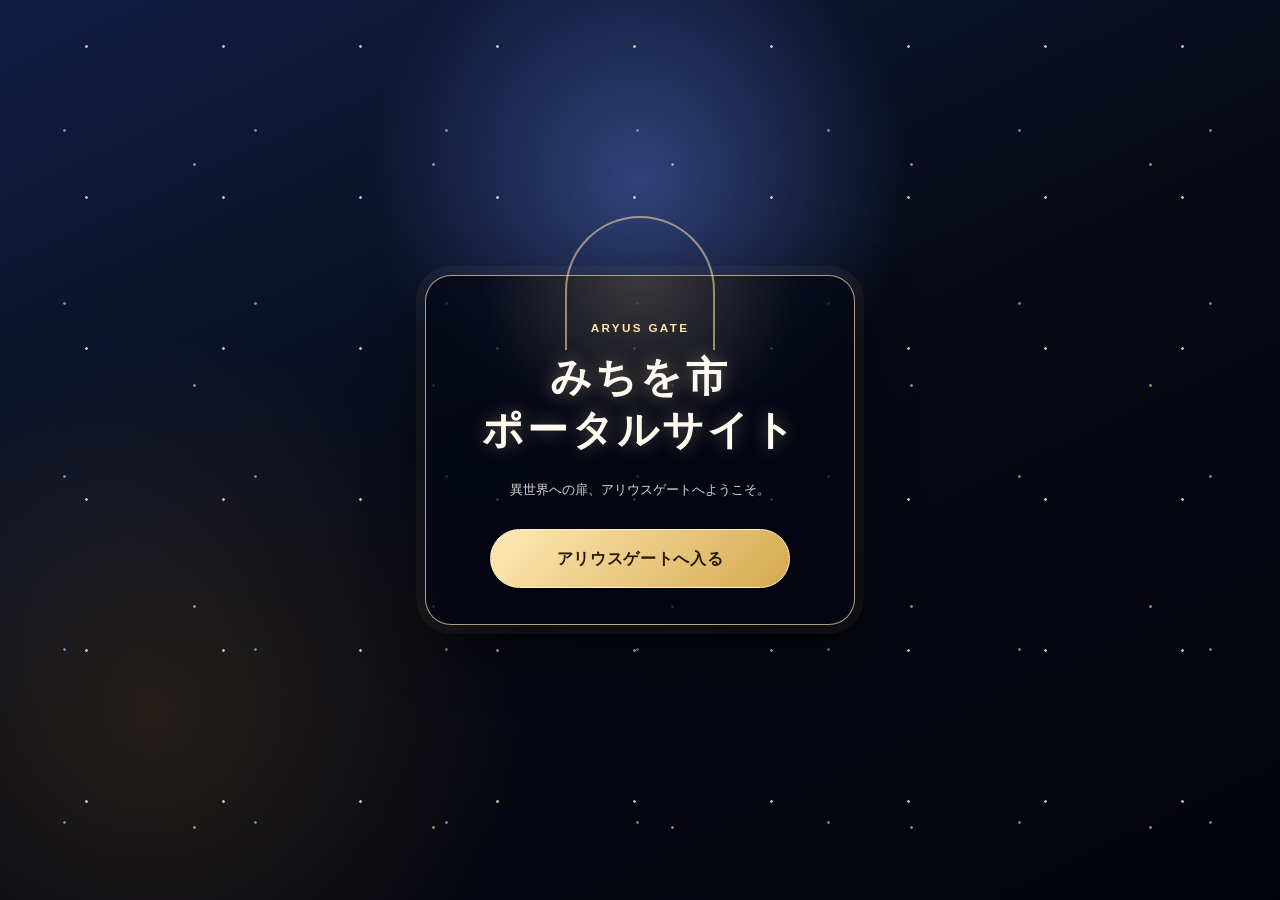
==== docs/index.html @ b3a55ccc "Update index.html" ====
<!doctype html>
<html lang="ja">
<head>
  <meta charset="utf-8">
  <meta name="viewport" content="width=device-width, initial-scale=1, viewport-fit=cover">

  <title>みちを市ポータルサイト</title>

  <meta name="description" content="アリウスゲートからつながる、みちを市のポータルサイト。">
  <meta name="theme-color" content="#101a38">
  <meta name="mobile-web-app-capable" content="yes">
  <meta name="apple-mobile-web-app-capable" content="yes">
  <meta name="apple-mobile-web-app-status-bar-style" content="black-translucent">
  <meta name="apple-mobile-web-app-title" content="みちを市">

  <link rel="manifest" href="manifest.webmanifest">
  <link rel="icon" href="assets/images/icons/icon-192.png">
  <link rel="apple-touch-icon" href="assets/images/icons/apple-touch-icon.png">

  <link rel="stylesheet" href="assets/css/style.css">
  <link rel="stylesheet" href="assets/css/link-buttons.css">
</head>

<body>

  <a class="skip-link" href="#main-content">本文へ移動</a>

  <header class="site-header">

    <div class="site-header__main">

      <button
        class="menu-toggle"
        type="button"
        aria-label="メニューを開く"
        aria-expanded="false"
        aria-controls="portal-drawer"
      >
        <span></span>
        <span></span>
        <span></span>
      </button>

      <a class="site-brand" href="#page/notes" aria-label="みちを市ポータルサイト ホーム">
        みちを市ポータルサイト
      </a>

      <button
        class="bgm-toggle"
        type="button"
        aria-label="BGMの操作を開く"
        aria-pressed="false"
      >
        ♪
      </button>

    </div>

    <nav class="quick-menu" aria-label="クイックメニュー">
      <a href="#page/music">MUSIC</a>
      <a href="#page/games">GAME</a>
      <a href="#page/apps">APP</a>
      <a href="#page/video">VIDEO</a>
      <a href="#page/blog">BLOG</a>
      <a class="quick-menu__blackbox" href="#page/ex-black-box">EX BLACK BOX</a>
    </nav>

    <section class="header-news" aria-label="最新ニュース">
      <span class="header-news__label">LATEST NEWS</span>

      <div class="header-news__viewport">
        <a class="header-news__ticker" href="#news">
          ニュースを読み込み中…
        </a>
      </div>
    </section>

  </header>

  <div class="drawer-backdrop" aria-hidden="true"></div>

  <aside
    id="portal-drawer"
    class="portal-drawer"
    aria-label="アリウスゲートメニュー"
    aria-hidden="true"
  >

    <div class="portal-drawer__header">
      <p>ARYUS GATE MENU</p>

      <button class="drawer-close" type="button" aria-label="メニューを閉じる">
        ×
      </button>
    </div>

    <nav class="drawer-menu" aria-label="メインメニュー">

      <a class="drawer-menu__news" href="#news">
        ✦ ニュース一覧
      </a>

      <section class="drawer-section">
        <h2>みちを市ポータルサイトについて</h2>
        <a href="#page/about">はじめに</a>
        <a href="#page/notes">注意事項</a>
      </section>

      <section class="drawer-section">
        <h2>Studio MiCchiCchiについて</h2>
        <a href="#page/studio">スタジオみっちっちとは</a>
        <a href="#page/xxxmitio">xxxmitioえせ音楽家みちを</a>
      </section>

      <section class="drawer-section">
        <h2>所属アーティスト</h2>
        <a href="#page/tableware-riot">Tableware Riot</a>
        <a href="#page/oxo7">O×07</a>
        <a href="#page/the-vromen-town-metalicans">The Vromen Town Metalicans</a>
        <a href="#page/five-peace-minichestra">Five Peace Minichestra</a>
        <a href="#page/audio-protocol">Audio Protocol</a>
        <a href="#page/nagomicchi">なごみっち</a>
        <a href="#page/sound-gacha">Sound GACHA</a>
        <a href="#page/dochok9m">Dochok9m</a>
        <a href="#page/mythtik">mythtik</a>
      </section>

    </nav>

  </aside>

  <section class="bgm-controls" aria-label="BGM操作" hidden>
    <p class="bgm-controls__title">BGM CONTROL</p>

    <div class="bgm-controls__buttons">
      <button class="bgm-control__primary" type="button">再生</button>
      <button class="bgm-control__next" type="button">次の曲</button>
    </div>
  </section>

  <main id="main-content">
    <section class="loading-screen" aria-live="polite">
      <p>ARYUS GATE CONNECTING...</p>
    </section>
  </main>

  <div class="ofuse-area">
    <a
      data-ofuse-widget-button
      href="https://ofuse.me/o?uid=227673"
      data-ofuse-id="227673"
      data-ofuse-text="推せたら推して!"
    >
      推せたら推して!
    </a>
  </div>

  <footer class="site-footer">
    <p>© Studio MiCchiCchi</p>
  </footer>

  <script
    async
    src="https://ofuse.me/assets/platform/widget.js"
    charset="utf-8"
  ></script>

  <script src="assets/js/entrance.js" defer></script>
  <script src="assets/js/site.js" defer></script>
  <script src="assets/js/gate.js" defer></script>

  <script>
    "use strict";

    if ("serviceWorker" in navigator) {
      window.addEventListener("load", () => {
        navigator.serviceWorker
          .register("./service-worker.js", { scope: "./" })
          .catch((error) => {
            console.warn("Service Workerの登録に失敗しました。", error);
          });
      });
    }
  </script>
</body>
</html>
---- docs/assets/css/style.css ----
/* =========================================
   みちを市ポータルサイト｜静的サイト版
   ========================================= */

:root {
  --night: #070914;
  --deep: #02030a;
  --navy: #101a38;
  --navy-light: #192959;
  --gold: #d8af63;
  --gold-light: #ffe6ae;
  --paper: #fffaf0;
  --ink: #18120b;
  --muted: #b8b4ae;
  --line: rgba(255, 230, 174, 0.27);
  --red: #b83245;
  --red-light: #ffbac2;

  /* ヘッダー3段分の高さ */
  --header-height: 137px;
}

* {
  box-sizing: border-box;
}

html {
  min-height: 100%;
  background: var(--deep);
  scroll-behavior: smooth;
}

body {
  min-width: 320px;
  min-height: 100vh;
  margin: 0;
  overflow-x: hidden;
  color: var(--paper);
  background:
    radial-gradient(circle at 12% 23%, rgba(120, 145, 255, 0.18) 0 1px, transparent 2px),
    radial-gradient(circle at 73% 17%, rgba(255, 236, 181, 0.3) 0 1px, transparent 2px),
    radial-gradient(circle at 89% 62%, rgba(133, 165, 255, 0.18) 0 1px, transparent 2px),
    radial-gradient(circle at 31% 81%, rgba(255, 235, 184, 0.17) 0 1px, transparent 2px),
    linear-gradient(155deg, #101a38 0%, #070914 42%, #02030a 100%);
  background-size: 190px 170px, 230px 210px, 260px 250px, 310px 280px, auto;
  font-family:
    "Hiragino Kaku Gothic ProN",
    "Hiragino Sans",
    "Yu Gothic",
    "YuGothic",
    Meiryo,
    sans-serif;
  line-height: 1.75;
}

body.menu-is-open {
  overflow: hidden;
}

button,
a,
input,
textarea {
  font: inherit;
}

button,
a {
  -webkit-tap-highlight-color: transparent;
}

a {
  color: inherit;
}

img,
video {
  display: block;
  max-width: 100%;
  height: auto;
}

/* キーボード操作時だけ輪郭を出す */
:focus-visible {
  outline: 3px solid var(--gold-light);
  outline-offset: 3px;
}

/* =========================================
   アクセシビリティ
   ========================================= */

.skip-link {
  position: fixed;
  z-index: 100000;
  top: 8px;
  left: 8px;
  padding: 9px 13px;
  color: var(--ink);
  background: var(--gold-light);
  border-radius: 8px;
  transform: translateY(-150%);
}

.skip-link:focus {
  transform: translateY(0);
}

/* =========================================
   常設ヘッダー
   ========================================= */

.site-header {
  position: fixed;
  z-index: 9000;
  top: 0;
  right: 0;
  left: 0;
  border-bottom: 1px solid rgba(216, 175, 99, 0.55);
  box-shadow: 0 7px 23px rgba(0, 0, 0, 0.5);
  background:
    linear-gradient(180deg, rgba(18, 30, 65, 0.99), rgba(5, 7, 18, 0.99));
}

.header-main-row {
  display: grid;
  grid-template-columns: 46px minmax(0, 1fr) 46px;
  align-items: center;
  min-height: 51px;
  padding: 0 7px;
}

.menu-toggle,
.bgm-toggle,
.drawer-close {
  display: inline-grid;
  width: 40px;
  height: 40px;
  padding: 0;
  place-items: center;
  color: var(--gold-light);
  cursor: pointer;
  background: rgba(255, 255, 255, 0.06);
  border: 1px solid rgba(255, 230, 174, 0.43);
  border-radius: 10px;
}

.menu-toggle {
  gap: 4px;
  align-content: center;
}

.menu-toggle span {
  display: block;
  width: 20px;
  height: 2px;
  background: var(--gold-light);
  border-radius: 9px;
  transition: transform 0.2s ease, opacity 0.2s ease;
}

body.menu-is-open .menu-toggle span:nth-child(1) {
  transform: translateY(6px) rotate(45deg);
}

body.menu-is-open .menu-toggle span:nth-child(2) {
  opacity: 0;
}

body.menu-is-open .menu-toggle span:nth-child(3) {
  transform: translateY(-6px) rotate(-45deg);
}

.site-brand {
  min-width: 0;
  padding: 0 5px;
  overflow: hidden;
  color: var(--paper);
  font-size: 0.92rem;
  font-weight: 800;
  letter-spacing: 0.04em;
  text-align: center;
  text-decoration: none;
  text-overflow: ellipsis;
  white-space: nowrap;
}

.bgm-toggle {
  justify-self: end;
  font-size: 1.45rem;
  font-weight: 700;
  line-height: 1;
}

.bgm-toggle.is-playing {
  color: #fff;
  background: linear-gradient(135deg, #b1843e, #e9cb85);
  border-color: #ffeab5;
  box-shadow: 0 0 15px rgba(255, 219, 149, 0.36);
}

/* クイックメニュー */
.quick-menu {
  display: flex;
  gap: 5px;
  padding: 6px 8px;
  overflow-x: auto;
  scrollbar-width: none;
  border-top: 1px solid rgba(255, 255, 255, 0.09);
  border-bottom: 1px solid rgba(255, 255, 255, 0.1);
  background: rgba(2, 3, 10, 0.72);
}

.quick-menu::-webkit-scrollbar {
  display: none;
}

.quick-menu a {
  flex: 0 0 auto;
  padding: 4px 9px;
  color: var(--gold-light);
  font-size: 0.66rem;
  font-weight: 800;
  letter-spacing: 0.04em;
  text-decoration: none;
  white-space: nowrap;
  border: 1px solid rgba(216, 175, 99, 0.5);
  border-radius: 999px;
  background: rgba(27, 42, 85, 0.55);
}

.quick-menu a:active {
  color: var(--ink);
  background: var(--gold-light);
}

.quick-menu .quick-menu__blackbox {
  color: var(--red-light);
  border-color: rgba(255, 116, 135, 0.67);
  background: rgba(110, 13, 28, 0.48);
}

/* ニュース専用行：メニューとは分離 */
.header-news {
  display: grid;
  grid-template-columns: auto minmax(0, 1fr);
  align-items: stretch;
  min-height: 34px;
  overflow: hidden;
  background: #05060f;
}

.header-news__label {
  display: grid;
  padding: 0 9px;
  place-items: center;
  color: #fff5d8;
  font-size: 0.59rem;
  font-weight: 900;
  letter-spacing: 0.06em;
  white-space: nowrap;
  background: linear-gradient(135deg, #9d2836, #4c1019);
}

.header-news__ticker {
  display: flex;
  min-width: 0;
  align-items: center;
  overflow: hidden;
  color: var(--paper);
  font-size: 0.73rem;
  text-decoration: none;
  white-space: nowrap;
}

.header-news__ticker span {
  display: inline-block;
  min-width: 100%;
  padding-left: 100%;
  animation: ticker-scroll 16s linear infinite;
}

.header-news__ticker:active {
  color: var(--gold-light);
}

@keyframes ticker-scroll {
  from {
    transform: translateX(0);
  }

  to {
    transform: translateX(-100%);
  }
}

/* =========================================
   メイン本文
   ========================================= */

#main-content {
  width: min(100%, 760px);
  min-height: calc(100vh - var(--header-height) - 60px);
  margin: 0 auto;
  padding: calc(var(--header-height) + 24px) 16px 34px;
}

.loading-screen {
  display: grid;
  min-height: 46vh;
  place-items: center;
  color: var(--gold-light);
  font-size: 0.8rem;
  font-weight: 800;
  letter-spacing: 0.13em;
  text-align: center;
}

.page-hero,
.news-hero {
  position: relative;
  margin-bottom: 18px;
  padding: 31px 20px 22px;
  overflow: hidden;
  border: 1px solid rgba(216, 175, 99, 0.56);
  border-radius: 22px;
  background:
    radial-gradient(circle at 50% -25%, rgba(255, 227, 157, 0.27), transparent 39%),
    linear-gradient(145deg, rgba(35, 56, 111, 0.92), rgba(4, 6, 20, 0.98));
  box-shadow: 0 13px 31px rgba(0, 0, 0, 0.31);
}

.page-hero::before,
.news-hero::before {
  position: absolute;
  top: -57px;
  left: 50%;
  width: 138px;
  height: 120px;
  content: "";
  border: 2px solid rgba(255, 230, 174, 0.48);
  border-radius: 70px 70px 0 0;
  transform: translateX(-50%);
}

.page-hero__eyebrow,
.news-hero__eyebrow {
  position: relative;
  margin: 0 0 6px;
  color: var(--gold-light);
  font-size: 0.67rem;
  font-weight: 800;
  letter-spacing: 0.15em;
  text-align: center;
}

.page-hero h1,
.news-hero h1 {
  position: relative;
  margin: 0;
  color: var(--paper);
  font-size: clamp(1.4rem, 6vw, 2rem);
  line-height: 1.35;
  text-align: center;
  word-break: break-word;
}

.page-article,
.news-article,
.news-list {
  padding: 17px;
  color: var(--ink);
  background: var(--paper);
  border-radius: 18px;
  box-shadow: 0 12px 27px rgba(0, 0, 0, 0.3);
}

.page-article .page-hero,
.news-article .page-hero {
  margin: -17px -17px 20px;
  border-radius: 18px 18px 0 0;
}

.entry-content {
  overflow-wrap: anywhere;
  word-break: break-word;
}

.entry-content > :first-child {
  margin-top: 0;
}

.entry-content > :last-child {
  margin-bottom: 0;
}

.entry-content h2,
.entry-content h3,
.entry-content h4 {
  color: #17234a;
  line-height: 1.4;
}

.entry-content h2 {
  margin-top: 1.9em;
  padding-bottom: 0.38em;
  border-bottom: 2px solid rgba(216, 175, 99, 0.8);
  font-size: 1.2rem;
}

.entry-content h3 {
  font-size: 1.08rem;
}

.entry-content a {
  color: #9c2536;
  font-weight: 700;
}

.entry-content img {
  margin: 1.15em auto;
  border-radius: 10px;
}

.entry-content figure {
  max-width: 100%;
  margin: 1.2em 0;
}

.entry-content figcaption {
  color: #625d52;
  font-size: 0.78rem;
  text-align: center;
}

.news-card {
  display: block;
  margin-bottom: 12px;
  padding: 16px;
  color: var(--ink);
  text-decoration: none;
  border: 1px solid #e4d5b6;
  border-radius: 13px;
  background: #fffdf7;
  box-shadow: 0 4px 12px rgba(36, 28, 17, 0.08);
}

.news-card:last-child {
  margin-bottom: 0;
}

.news-card:active {
  transform: scale(0.99);
  background: #fff5db;
}

.news-card__date {
  display: block;
  margin-bottom: 3px;
  color: #82663a;
  font-size: 0.73rem;
  font-weight: 800;
  letter-spacing: 0.06em;
}

.news-card__title {
  display: block;
  color: #1b2b5d;
  font-size: 1rem;
  font-weight: 800;
  line-height: 1.5;
}

.news-card__excerpt {
  display: -webkit-box;
  margin: 8px 0 0;
  overflow: hidden;
  color: #514a3f;
  font-size: 0.83rem;
  line-height: 1.65;
  -webkit-box-orient: vertical;
  line-clamp: 2;
  -webkit-line-clamp: 2;
}

/* =========================================
   ハンバーガーメニュー
   ========================================= */

.drawer-backdrop {
  position: fixed;
  z-index: 9500;
  inset: 0;
  visibility: hidden;
  opacity: 0;
  background: rgba(0, 0, 0, 0.67);
  transition: opacity 0.25s ease, visibility 0.25s ease;
}

.drawer-backdrop.is-open {
  visibility: visible;
  opacity: 1;
}

.portal-drawer {
  position: fixed;
  z-index: 9600;
  top: 0;
  bottom: 0;
  left: 0;
  display: flex;
  width: min(88vw, 390px);
  flex-direction: column;
  overflow-y: auto;
  background:
    radial-gradient(circle at 76% 7%, rgba(255, 222, 146, 0.14), transparent 25%),
    linear-gradient(160deg, #172754, #060817 63%, #02030a);
  box-shadow: 8px 0 28px rgba(0, 0, 0, 0.55);
  transform: translateX(-105%);
  transition: transform 0.28s ease;
}

.portal-drawer.is-open {
  transform: translateX(0);
}

.drawer-header {
  position: sticky;
  z-index: 1;
  top: 0;
  display: flex;
  min-height: 64px;
  align-items: center;
  justify-content: space-between;
  padding: 10px 13px 10px 17px;
  border-bottom: 1px solid var(--line);
  background: rgba(8, 11, 28, 0.96);
}

.drawer-title {
  margin: 0;
  color: var(--gold-light);
  font-size: 0.78rem;
  font-weight: 900;
  letter-spacing: 0.12em;
}

.drawer-nav {
  padding: 14px;
}

.drawer-nav a {
  display: block;
  padding: 11px 10px;
  color: var(--paper);
  font-size: 0.9rem;
  text-decoration: none;
  border-bottom: 1px solid rgba(255, 255, 255, 0.11);
}

.drawer-nav a:active {
  color: var(--ink);
  background: var(--gold-light);
}

.drawer-nav__news {
  margin-bottom: 10px;
  color: var(--gold-light) !important;
  font-weight: 800;
  border: 1px solid rgba(216, 175, 99, 0.6) !important;
  border-radius: 10px;
  background: rgba(216, 175, 99, 0.1);
}

.drawer-section {
  margin: 0 0 20px;
}

.drawer-section h2 {
  margin: 0;
  padding: 8px 10px;
  color: var(--gold-light);
  font-size: 0.73rem;
  letter-spacing: 0.06em;
  border-left: 3px solid var(--gold);
  background: rgba(255, 255, 255, 0.055);
}

/* =========================================
   BGM操作
   ========================================= */

.bgm-controls {
  position: fixed;
  z-index: 9700;
  top: 59px;
  right: 12px;
  width: min(calc(100vw - 24px), 365px);
  padding: 14px;
  color: var(--paper);
  border: 1px solid rgba(255, 230, 174, 0.56);
  border-radius: 16px;
  background: rgba(9, 13, 33, 0.98);
  box-shadow: 0 14px 32px rgba(0, 0, 0, 0.54);
}

.bgm-controls[hidden] {
  display: none;
}

.bgm-controls p {
  margin: 0 0 10px;
  color: var(--gold-light);
  font-size: 0.68rem;
  font-weight: 900;
  letter-spacing: 0.11em;
  text-align: center;
}

.bgm-controls__buttons {
  display: grid;
  grid-template-columns: 1.35fr 1fr;
  gap: 11px;
}

.bgm-controls button {
  min-height: 54px;
  padding: 8px;
  font-weight: 900;
  cursor: pointer;
  border-radius: 12px;
}

.bgm-control__primary {
  color: #291b05;
  font-size: 1.08rem;
  background: linear-gradient(135deg, #ffe7ae, #d4a950);
  border: 1px solid #fff0c8;
}

.bgm-control__next {
  color: var(--paper);
  font-size: 0.92rem;
  background: #283a73;
  border: 1px solid #8398d4;
}

/* =========================================
   OFUSE・フッター
   ========================================= */

.ofuse-area {
  position: fixed;
  z-index: 8000;
  right: 9px;
  bottom: 10px;
  transform: scale(0.72);
  transform-origin: right bottom;
}

.site-footer {
  padding: 16px 16px 88px;
  color: rgba(255, 250, 240, 0.7);
  font-size: 0.72rem;
  text-align: center;
}

.site-footer p {
  margin: 0;
}

/* =========================================
   PC・タブレット
   ========================================= */

@media (min-width: 680px) {
  :root {
    --header-height: 142px;
  }

  .header-main-row {
    max-width: 980px;
    margin: 0 auto;
  }

  .quick-menu {
    justify-content: center;
  }

  .quick-menu a {
    padding: 5px 13px;
    font-size: 0.71rem;
  }

  #main-content {
    padding-top: calc(var(--header-height) + 36px);
  }

  .portal-drawer {
    width: 390px;
  }

  .page-article,
  .news-article,
  .news-list {
    padding: 25px;
  }

  .page-article .page-hero,
  .news-article .page-hero {
    margin: -25px -25px 26px;
  }
}

/* 動きを減らす設定の端末ではテロップを止める */
@media (prefers-reduced-motion: reduce) {
  *,
  *::before,
  *::after {
    scroll-behavior: auto !important;
    transition-duration: 0.01ms !important;
    animation-duration: 0.01ms !important;
    animation-iteration-count: 1 !important;
  }

  .header-news__ticker span {
    padding-left: 10px;
  }
}
---- docs/assets/css/link-buttons.css ----
/* =========================================
   みちを市ポータルサイト
   全ページ共通・本文リンク用アリウスゲートボタン
   ========================================= */

/*
  対象：
  site.js が表示する全固定ページ・ニュース本文の
  .entry-content 内にある、すべてのテキストリンク。

  WordPressから移した文章、リンク名、リンク先URLは変更しない。
  見た目とタップ領域だけを統一する。
*/

/* 本文内のリンクは、すべて1つずつ独立したボタンにする */
.entry-content a {
  position: relative;
  display: flex;
  width: 100%;
  min-height: 60px;
  align-items: center;
  margin: 11px 0;
  padding: 11px 48px 11px 63px;
  overflow: hidden;
  color: #fffaf0;
  font-size: 0.93rem;
  font-weight: 800;
  line-height: 1.45;
  text-decoration: none;
  border: 1px solid rgba(255, 230, 174, 0.72);
  border-radius: 14px;
  background:
    linear-gradient(90deg, rgba(7, 12, 34, 0.97), rgba(31, 52, 108, 0.94));
  box-shadow:
    inset 0 1px 0 rgba(255, 255, 255, 0.15),
    0 7px 15px rgba(8, 10, 25, 0.24);
  transition:
    transform 0.16s ease,
    color 0.16s ease,
    background 0.16s ease,
    box-shadow 0.16s ease;
}

/*
  左側：アリウスゲート画像。
  assets/css/link-buttons.css から見た画像の場所は
  ../images/arius-gate.png
*/
.entry-content a::before {
  position: absolute;
  top: 50%;
  left: 10px;
  width: 40px;
  height: 40px;
  content: "";
  border: 1px solid rgba(255, 235, 190, 0.76);
  border-radius: 8px;
  background-color: #091127;
  background-image: url("../images/arius-gate.png");
  background-position: center;
  background-size: cover;
  box-shadow: 0 0 11px rgba(255, 223, 148, 0.35);
  transform: translateY(-50%);
}

/* 右側：移動を示す矢印 */
.entry-content a::after {
  position: absolute;
  right: 15px;
  color: #ffe6ae;
  font-size: 1.35rem;
  font-weight: 400;
  line-height: 1;
  content: "›";
}

/* タップ時 */
.entry-content a:active {
  color: #261803;
  background: linear-gradient(135deg, #ffeab5, #d5a94f);
  box-shadow: 0 3px 8px rgba(8, 10, 25, 0.2);
  transform: scale(0.98);
}

.entry-content a:active::after {
  color: #261803;
}

/* キーボード操作時の輪郭 */
.entry-content a:focus-visible {
  outline: 3px solid #ffe6ae;
  outline-offset: 3px;
}

/*
  画像そのものを包むリンクは、ボタン化しない。
  画像をクリックできるまま、通常の画像表示を維持する。
*/
.entry-content figure a,
.entry-content a:has(img) {
  display: inline-block;
  width: auto;
  min-height: 0;
  margin: 0;
  padding: 0;
  overflow: visible;
  background: transparent;
  border: 0;
  border-radius: 0;
  box-shadow: none;
}

.entry-content figure a::before,
.entry-content figure a::after,
.entry-content a:has(img)::before,
.entry-content a:has(img)::after {
  display: none;
}

/*
  WordPress本文にリンクだけが連続していても、
  1個ずつ改行したボタンとして並ぶようにする。
*/
.entry-content p:has(a) {
  margin-top: 1em;
  margin-bottom: 1em;
}

/*
  PCでは横幅を抑え、
  スマホでは本文幅いっぱいの押しやすいボタンにする。
*/
@media (min-width: 680px) {
  .entry-content a {
    max-width: 540px;
  }
}
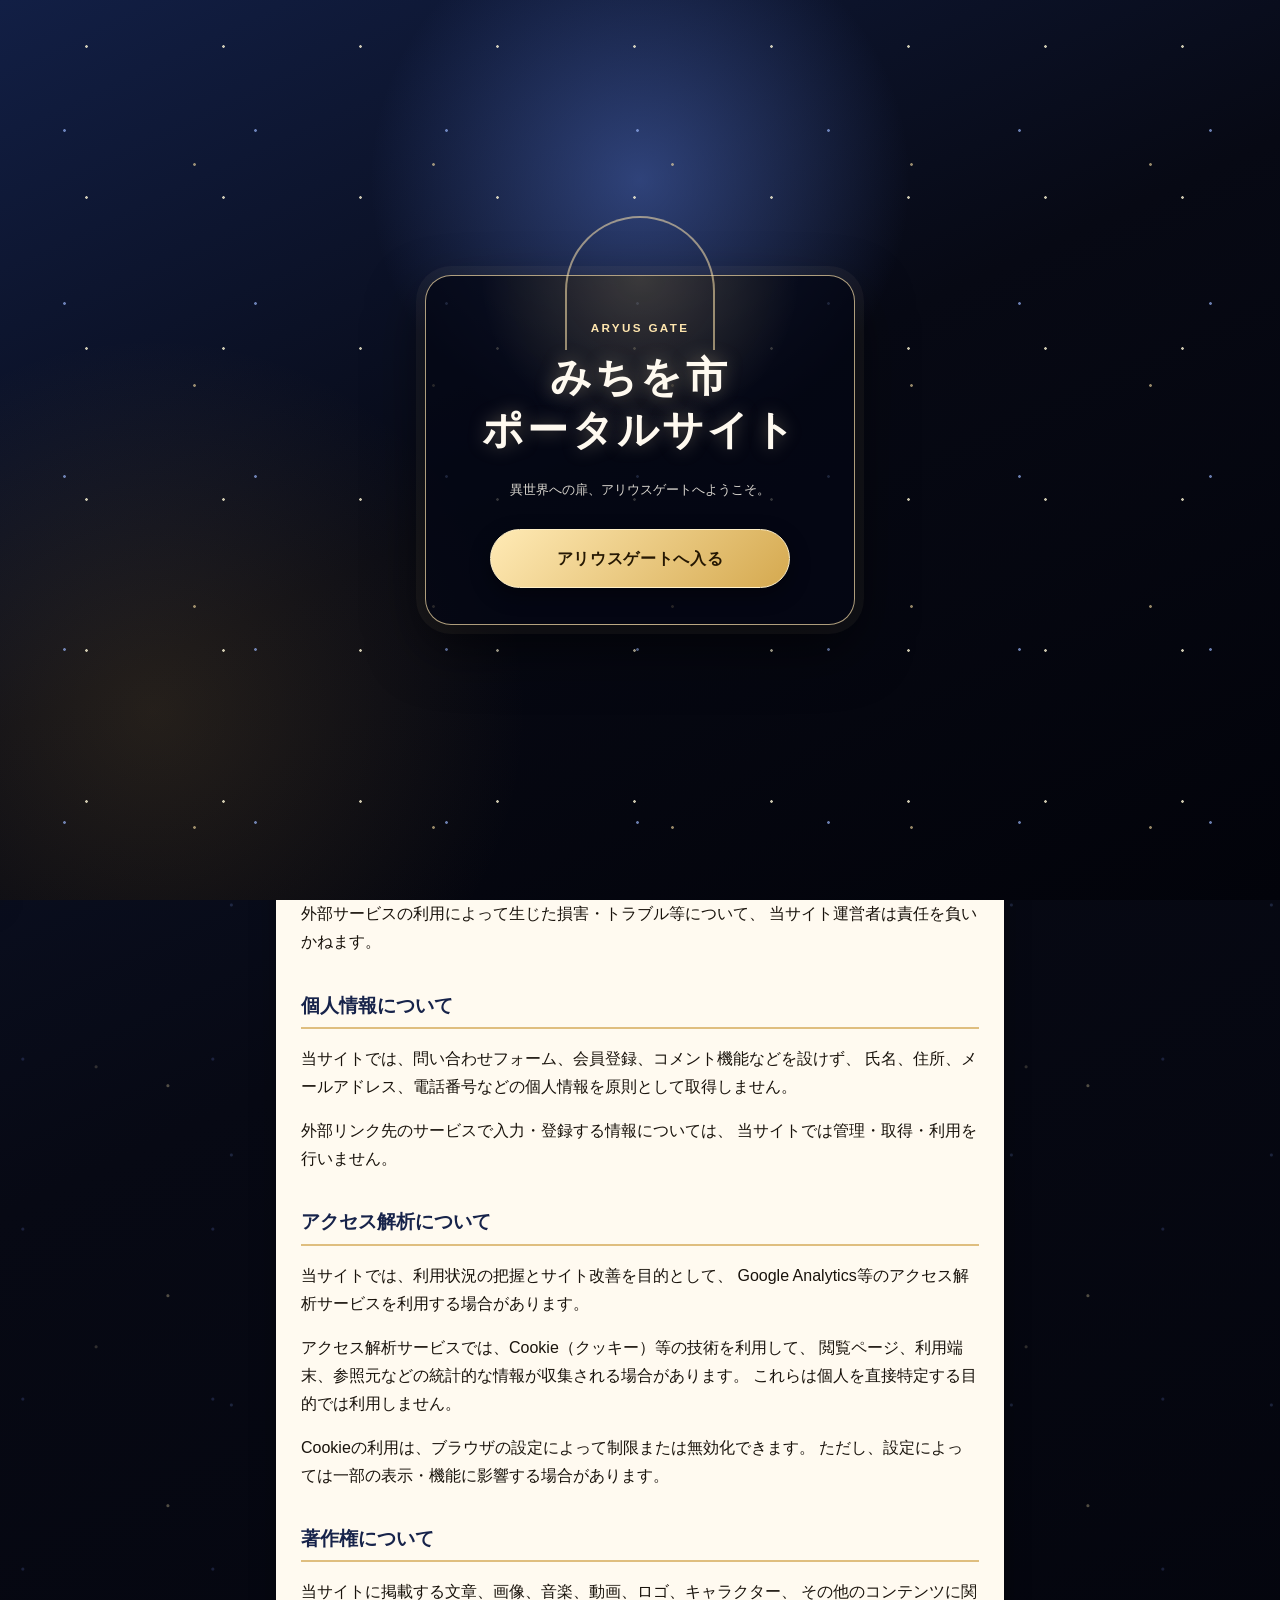
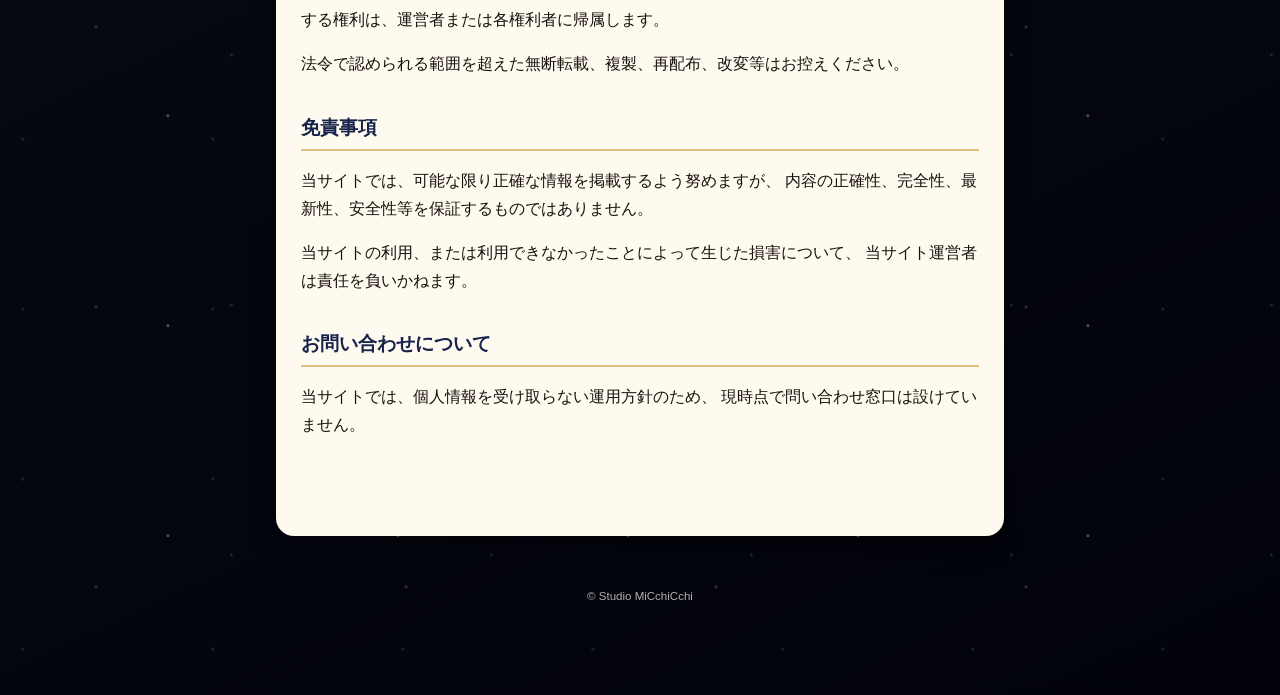
==== commit 4ad32d50: "サイト表示と操作を復旧" ====
--- a/docs/index.html
+++ b/docs/index.html
@@ -30,6 +30,7 @@
     <div class="site-header__main">
 
       <button
+        id="menu-toggle"
         class="menu-toggle"
         type="button"
         aria-label="メニューを開く"
@@ -46,6 +47,7 @@
       </a>
 
       <button
+        id="bgm-toggle"
         class="bgm-toggle"
         type="button"
         aria-label="BGMの操作を開く"
@@ -69,15 +71,23 @@
       <span class="header-news__label">LATEST NEWS</span>
 
       <div class="header-news__viewport">
-        <a class="header-news__ticker" href="#news">
-          ニュースを読み込み中…
+        <a
+          id="news-ticker"
+          class="header-news__ticker"
+          href="#news"
+        >
+          <span id="news-ticker-text">ニュースを読み込み中…</span>
         </a>
       </div>
     </section>
 
   </header>
 
-  <div class="drawer-backdrop" aria-hidden="true"></div>
+  <div
+    id="drawer-backdrop"
+    class="drawer-backdrop"
+    aria-hidden="true"
+  ></div>
 
   <aside
     id="portal-drawer"
@@ -89,7 +99,12 @@
     <div class="portal-drawer__header">
       <p>ARYUS GATE MENU</p>
 
-      <button class="drawer-close" type="button" aria-label="メニューを閉じる">
+      <button
+        id="drawer-close"
+        class="drawer-close"
+        type="button"
+        aria-label="メニューを閉じる"
+      >
         ×
       </button>
     </div>
@@ -129,12 +144,30 @@
 
   </aside>
 
-  <section class="bgm-controls" aria-label="BGM操作" hidden>
+  <section
+    id="bgm-controls"
+    class="bgm-controls"
+    aria-label="BGM操作"
+    hidden
+  >
     <p class="bgm-controls__title">BGM CONTROL</p>
 
     <div class="bgm-controls__buttons">
-      <button class="bgm-control__primary" type="button">再生</button>
-      <button class="bgm-control__next" type="button">次の曲</button>
+      <button
+        id="bgm-play-stop"
+        class="bgm-control__primary"
+        type="button"
+      >
+        再生
+      </button>
+
+      <button
+        id="bgm-next"
+        class="bgm-control__next"
+        type="button"
+      >
+        次の曲
+      </button>
     </div>
   </section>
 
@@ -182,5 +215,6 @@
       });
     }
   </script>
+
 </body>
 </html>
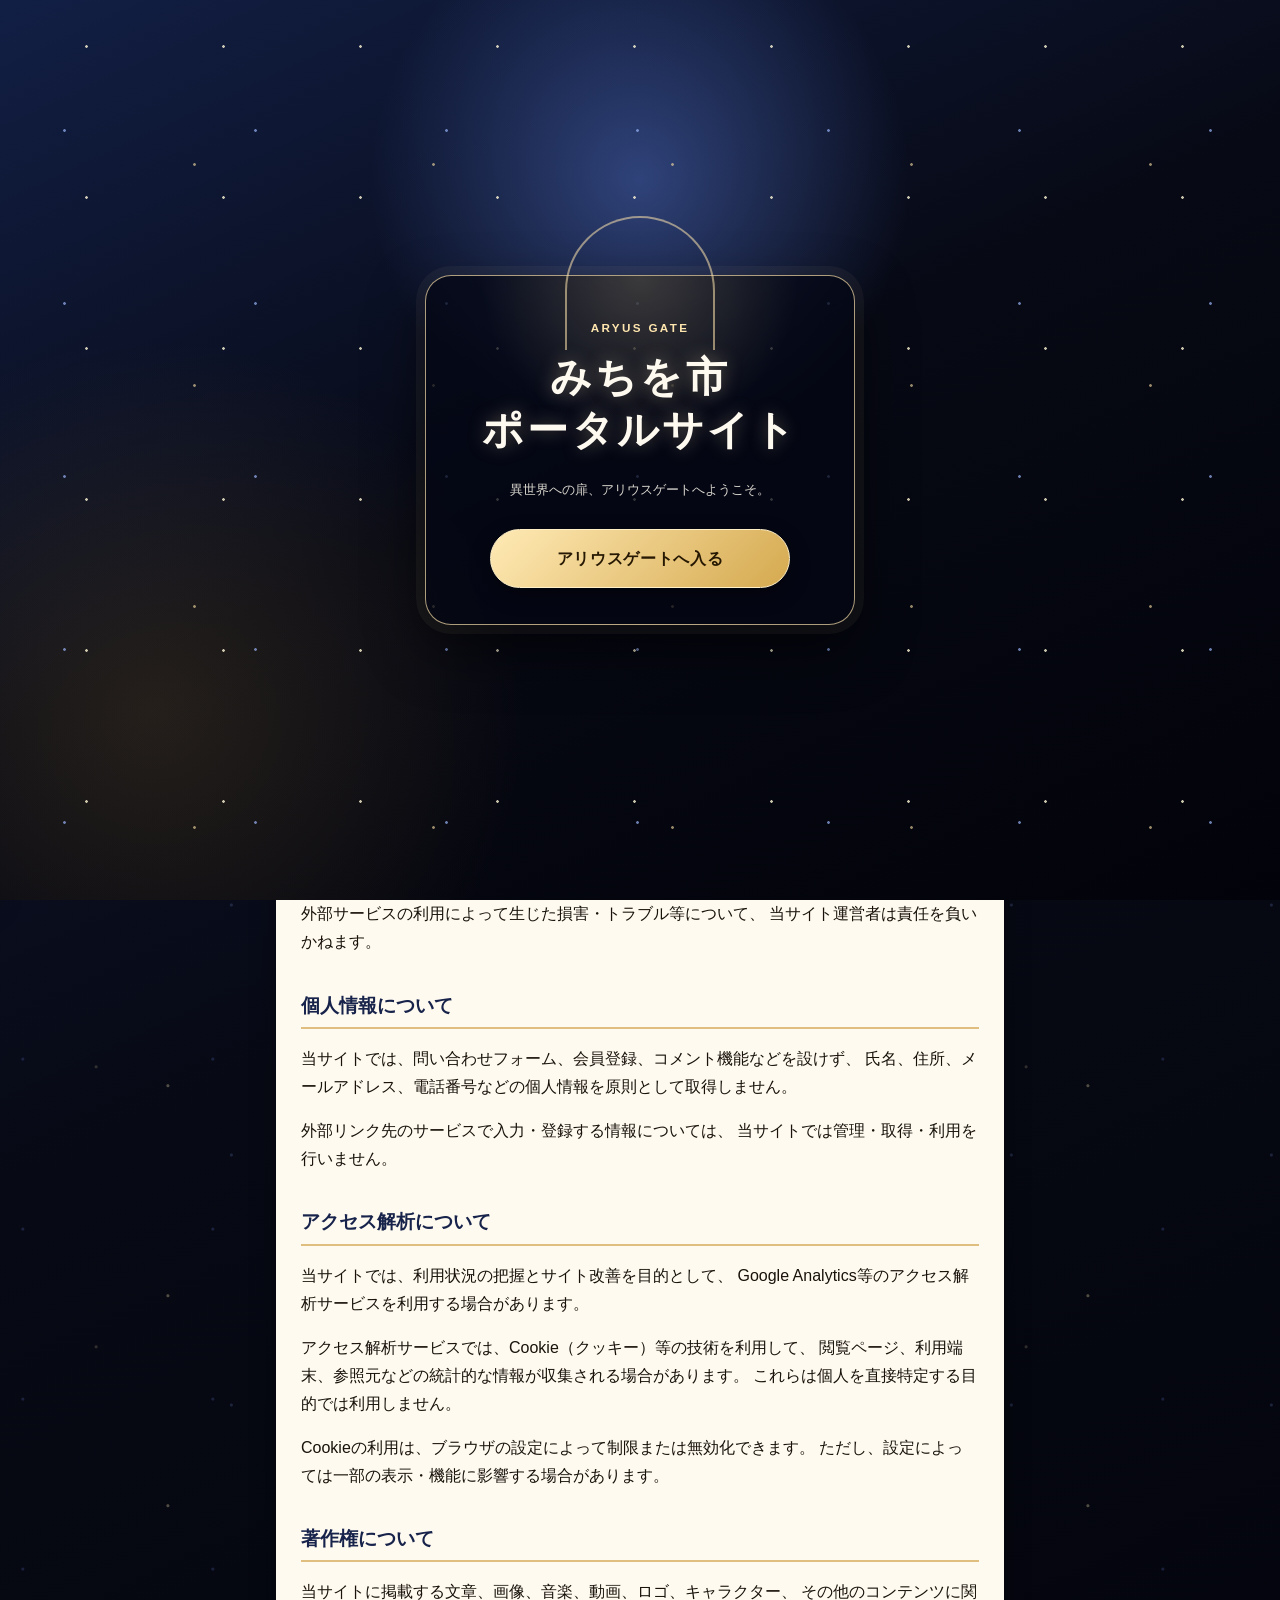
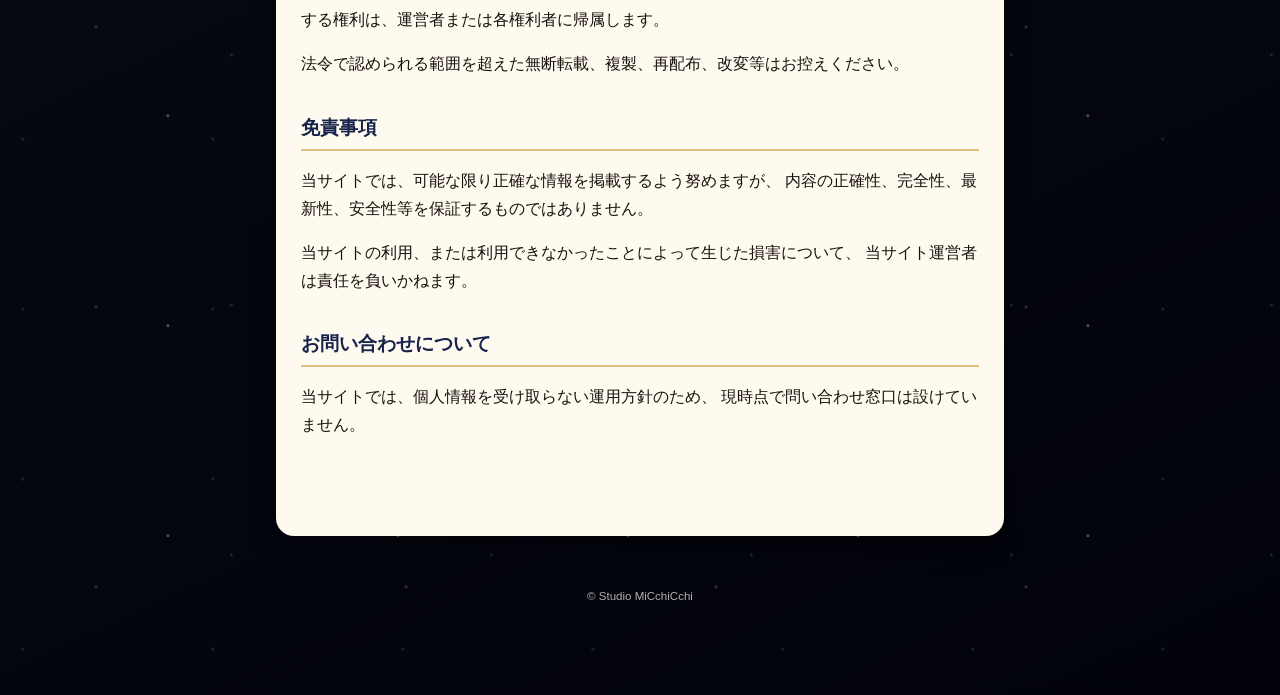
==== commit 8be89314: "ハンバーガーメニューの表示を修正" ====
--- a/docs/index.html
+++ b/docs/index.html
@@ -27,7 +27,7 @@
 
   <header class="site-header">
 
-    <div class="site-header__main">
+    <div class="header-main-row">
 
       <button
         id="menu-toggle"
@@ -96,8 +96,8 @@
     aria-hidden="true"
   >
 
-    <div class="portal-drawer__header">
-      <p>ARYUS GATE MENU</p>
+    <div class="drawer-header">
+      <p class="drawer-title">ARYUS GATE MENU</p>
 
       <button
         id="drawer-close"
@@ -109,9 +109,9 @@
       </button>
     </div>
 
-    <nav class="drawer-menu" aria-label="メインメニュー">
-
-      <a class="drawer-menu__news" href="#news">
+    <nav class="drawer-nav" aria-label="メインメニュー">
+
+      <a class="drawer-nav__news" href="#news">
         ✦ ニュース一覧
       </a>
 
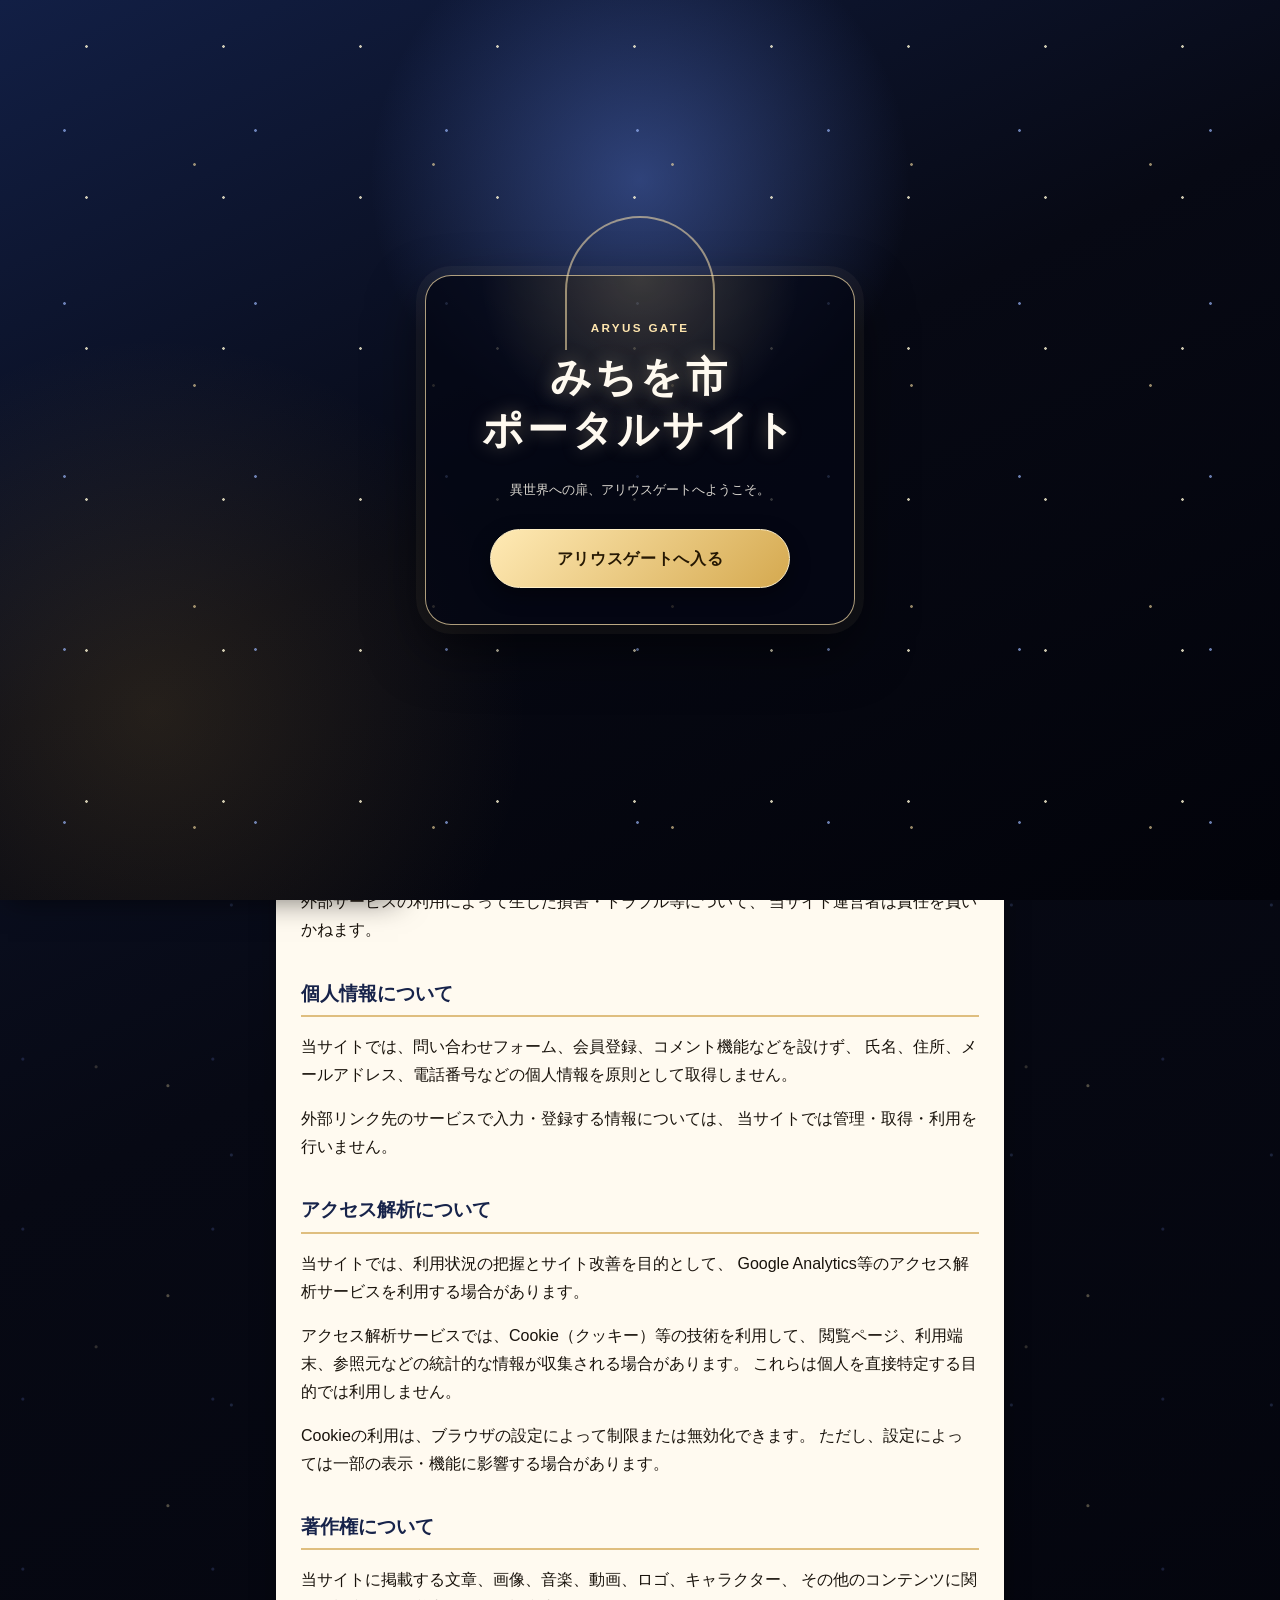
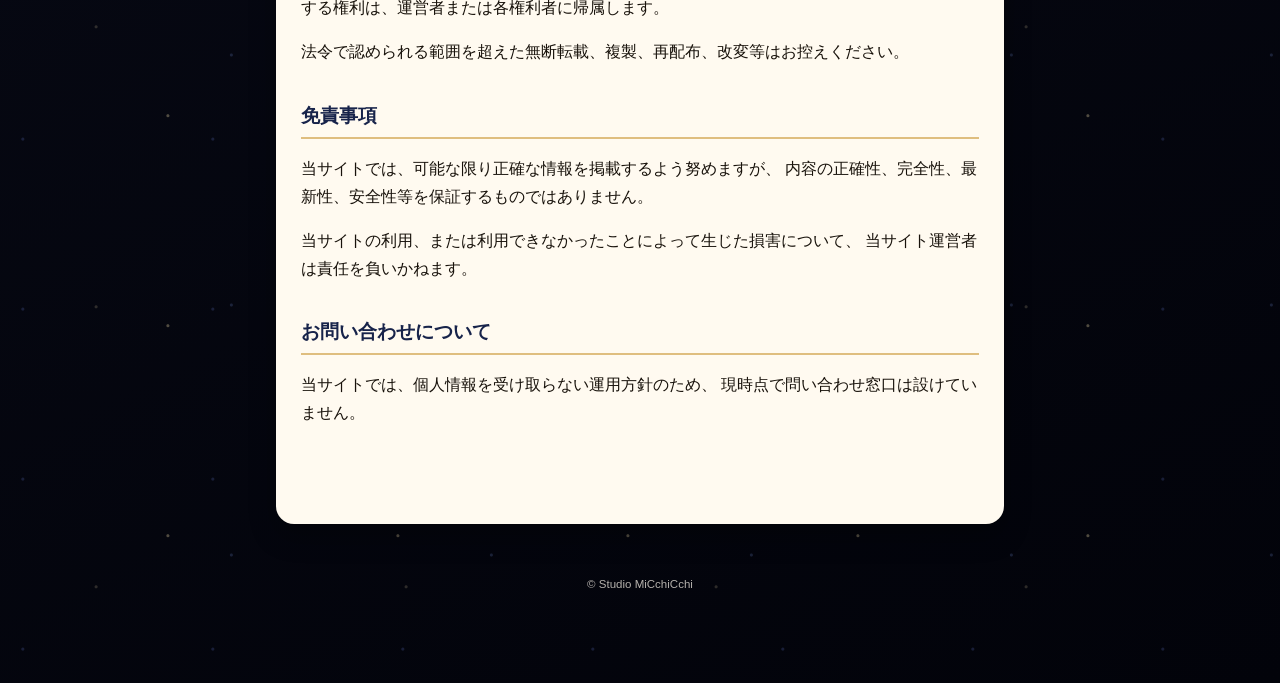
==== commit 67f24fcc: "iPhone PWAのヘッダー安全領域を修正" ====
--- a/docs/index.html
+++ b/docs/index.html
@@ -19,6 +19,7 @@
 
   <link rel="stylesheet" href="assets/css/style.css">
   <link rel="stylesheet" href="assets/css/link-buttons.css">
+  <link rel="stylesheet" href="assets/css/pwa-safe-area.css">
 </head>
 
 <body>
--- a/docs/assets/css/pwa-safe-area.css
+++ b/docs/assets/css/pwa-safe-area.css
@@ -0,0 +1,58 @@
+/*
+  みちを市ポータルサイト
+  iPhoneホーム画面PWA用・安全領域調整
+
+  iPhoneのホーム画面からWebアプリとして起動した場合、
+  ステータスバー領域へ常設ヘッダーが潜り込むことを防ぐ。
+*/
+
+:root {
+  --mitiocity-safe-top: env(safe-area-inset-top, 0px);
+}
+
+/*
+  常設ヘッダー全体を、iPhoneの時計・電波・バッテリー表示の
+  下から開始させる。
+*/
+.site-header {
+  padding-top: var(--mitiocity-safe-top);
+}
+
+/*
+  ヘッダーが安全領域ぶん下へ伸びるため、
+  本文も同じ高さだけ下から開始させる。
+*/
+#main-content {
+  padding-top: calc(
+    var(--header-height) +
+    var(--mitiocity-safe-top) +
+    24px
+  );
+}
+
+/*
+  ハンバーガーメニューも、ステータスバーの下から表示する。
+*/
+.portal-drawer {
+  padding-top: var(--mitiocity-safe-top);
+}
+
+/*
+  BGM操作パネルの上端もヘッダー位置へ合わせる。
+*/
+.bgm-controls {
+  top: calc(59px + var(--mitiocity-safe-top));
+}
+
+/*
+  iPhoneのホーム画面Webアプリで、
+  上端へ重なった要素をタップできない状態にしない。
+*/
+@supports (padding-top: env(safe-area-inset-top)) {
+  .site-header,
+  .portal-drawer,
+  .bgm-controls {
+    -webkit-transform: translateZ(0);
+    transform: translateZ(0);
+  }
+}
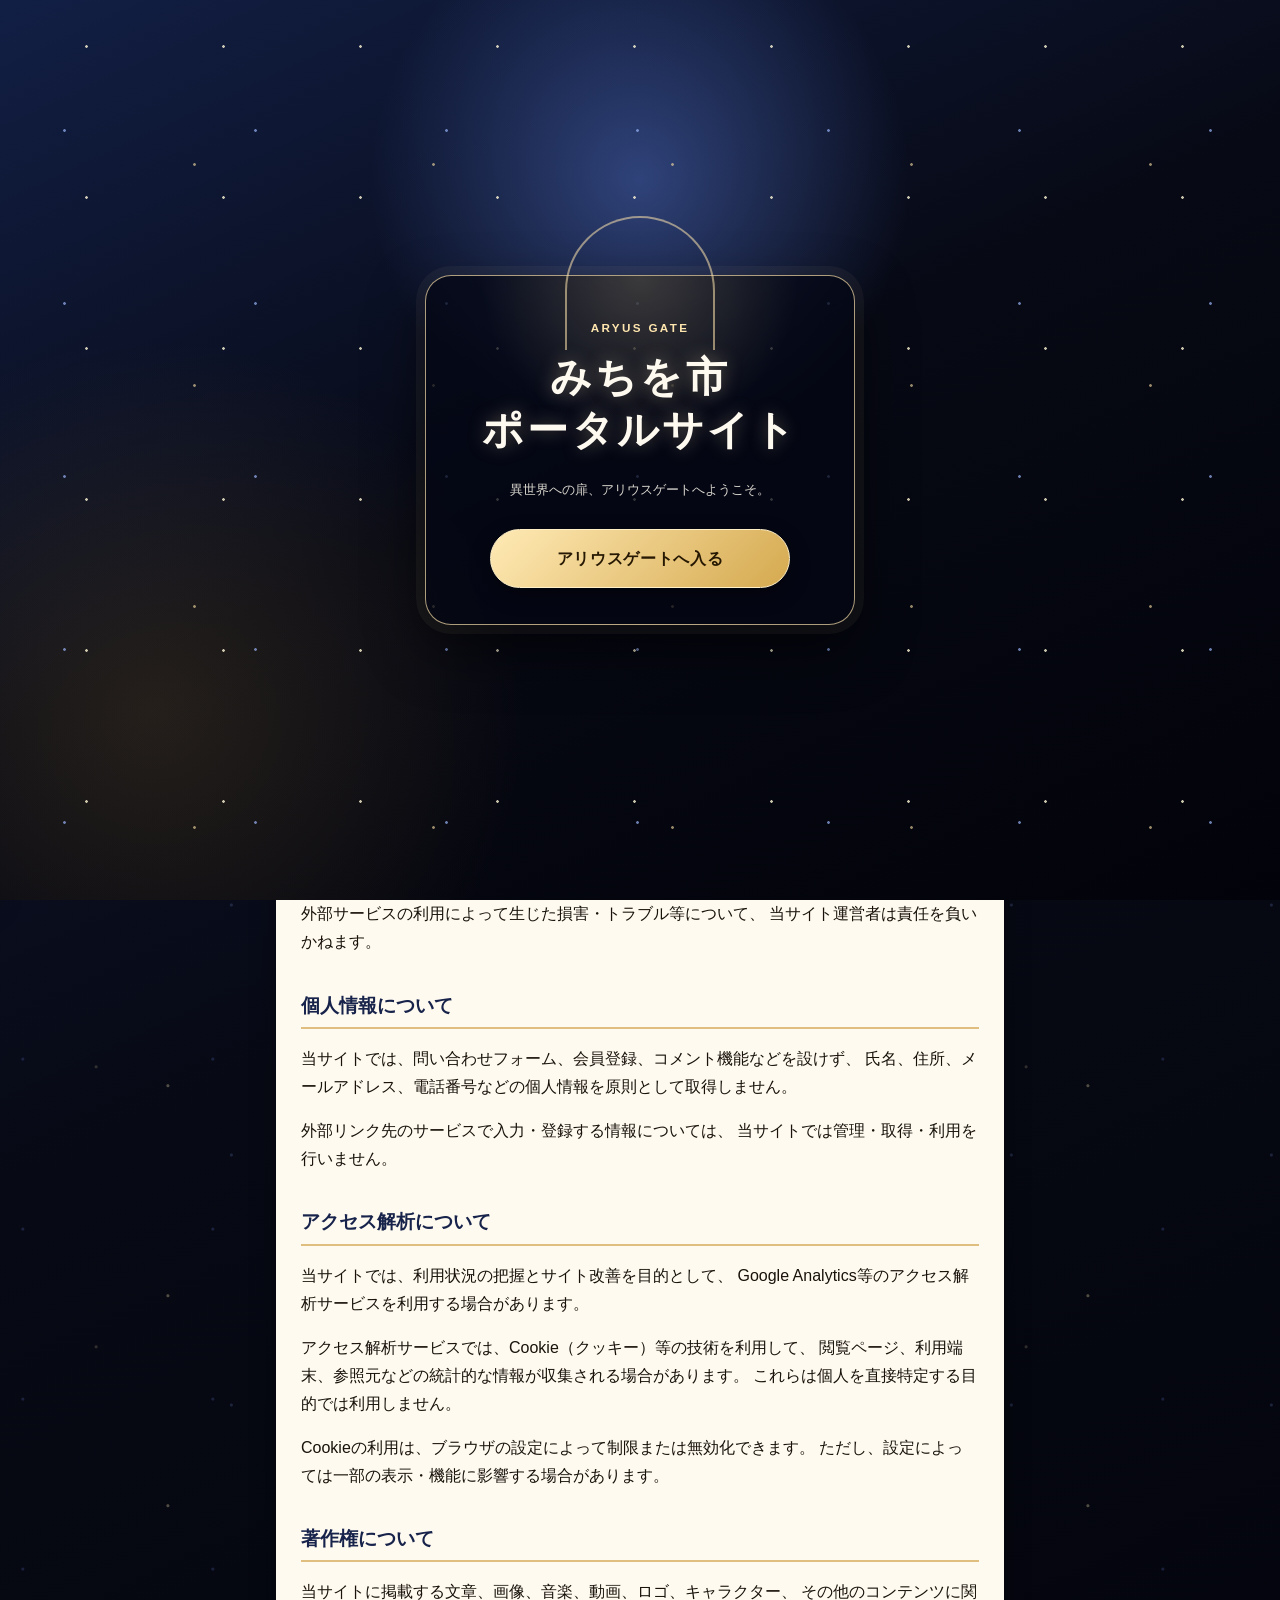
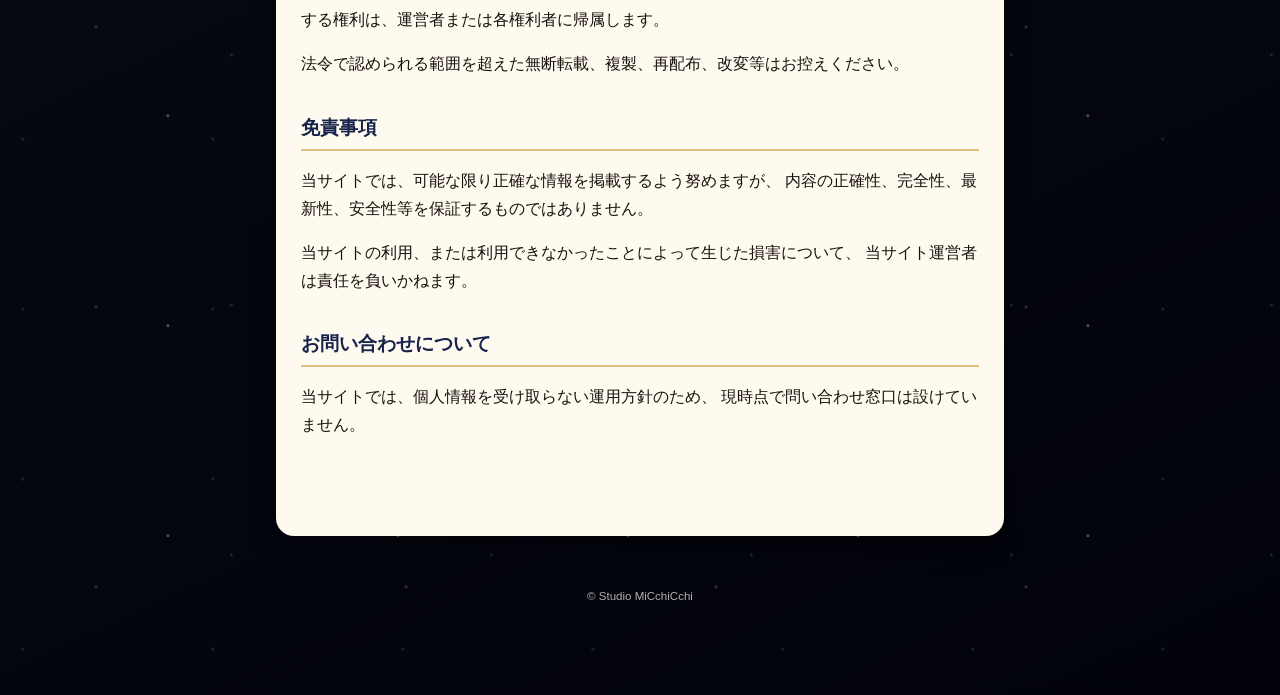
==== commit e10f3554: "PWAを正常動作していた版へ復旧" ====
--- a/docs/index.html
+++ b/docs/index.html
@@ -1,62 +1,56 @@
-<!doctype html>
+<!DOCTYPE html>
 <html lang="ja">
 <head>
-  <meta charset="utf-8">
+  <meta charset="UTF-8">
   <meta name="viewport" content="width=device-width, initial-scale=1, viewport-fit=cover">
 
   <title>みちを市ポータルサイト</title>
-
   <meta name="description" content="アリウスゲートからつながる、みちを市のポータルサイト。">
   <meta name="theme-color" content="#101a38">
-  <meta name="mobile-web-app-capable" content="yes">
-  <meta name="apple-mobile-web-app-capable" content="yes">
-  <meta name="apple-mobile-web-app-status-bar-style" content="black-translucent">
-  <meta name="apple-mobile-web-app-title" content="みちを市">
 
   <link rel="manifest" href="manifest.webmanifest">
-  <link rel="icon" href="assets/images/icons/icon-192.png">
+  <link rel="icon" href="assets/images/icons/icon-192.png" type="image/png">
   <link rel="apple-touch-icon" href="assets/images/icons/apple-touch-icon.png">
 
   <link rel="stylesheet" href="assets/css/style.css">
   <link rel="stylesheet" href="assets/css/link-buttons.css">
-  <link rel="stylesheet" href="assets/css/pwa-safe-area.css">
 </head>
 
 <body>
-
   <a class="skip-link" href="#main-content">本文へ移動</a>
 
-  <header class="site-header">
-
+  <header class="site-header" id="site-header">
     <div class="header-main-row">
-
       <button
+        class="menu-toggle"
         id="menu-toggle"
-        class="menu-toggle"
         type="button"
         aria-label="メニューを開く"
+        aria-controls="portal-drawer"
         aria-expanded="false"
-        aria-controls="portal-drawer"
       >
         <span></span>
         <span></span>
         <span></span>
       </button>
 
-      <a class="site-brand" href="#page/notes" aria-label="みちを市ポータルサイト ホーム">
+      <a
+        class="site-brand"
+        href="#home"
+        aria-label="みちを市ポータルサイト・トップへ"
+      >
         みちを市ポータルサイト
       </a>
 
       <button
+        class="bgm-toggle"
         id="bgm-toggle"
-        class="bgm-toggle"
         type="button"
         aria-label="BGMの操作を開く"
         aria-pressed="false"
       >
         ♪
       </button>
-
     </div>
 
     <nav class="quick-menu" aria-label="クイックメニュー">
@@ -71,38 +65,26 @@
     <section class="header-news" aria-label="最新ニュース">
       <span class="header-news__label">LATEST NEWS</span>
 
-      <div class="header-news__viewport">
-        <a
-          id="news-ticker"
-          class="header-news__ticker"
-          href="#news"
-        >
-          <span id="news-ticker-text">ニュースを読み込み中…</span>
-        </a>
-      </div>
+      <a class="header-news__ticker" id="news-ticker" href="#news">
+        <span id="news-ticker-text">現在、お知らせはありません</span>
+      </a>
     </section>
-
   </header>
 
-  <div
-    id="drawer-backdrop"
-    class="drawer-backdrop"
-    aria-hidden="true"
-  ></div>
+  <div class="drawer-backdrop" id="drawer-backdrop" aria-hidden="true"></div>
 
   <aside
+    class="portal-drawer"
     id="portal-drawer"
-    class="portal-drawer"
-    aria-label="アリウスゲートメニュー"
+    aria-label="サイトメニュー"
     aria-hidden="true"
   >
-
     <div class="drawer-header">
       <p class="drawer-title">ARYUS GATE MENU</p>
 
       <button
+        class="drawer-close"
         id="drawer-close"
-        class="drawer-close"
         type="button"
         aria-label="メニューを閉じる"
       >
@@ -110,11 +92,8 @@
       </button>
     </div>
 
-    <nav class="drawer-nav" aria-label="メインメニュー">
-
-      <a class="drawer-nav__news" href="#news">
-        ✦ ニュース一覧
-      </a>
+    <nav class="drawer-nav" aria-label="全体メニュー">
+      <a class="drawer-nav__news" href="#news">✦ ニュース一覧</a>
 
       <section class="drawer-section">
         <h2>みちを市ポータルサイトについて</h2>
@@ -140,82 +119,52 @@
         <a href="#page/dochok9m">Dochok9m</a>
         <a href="#page/mythtik">mythtik</a>
       </section>
-
     </nav>
-
   </aside>
 
-  <section
-    id="bgm-controls"
-    class="bgm-controls"
-    aria-label="BGM操作"
-    hidden
-  >
-    <p class="bgm-controls__title">BGM CONTROL</p>
+  <section class="bgm-controls" id="bgm-controls" aria-label="BGM操作" hidden>
+    <p>BGM CONTROL</p>
 
     <div class="bgm-controls__buttons">
-      <button
-        id="bgm-play-stop"
-        class="bgm-control__primary"
-        type="button"
-      >
+      <button class="bgm-control__primary" id="bgm-play-stop" type="button">
         再生
       </button>
 
-      <button
-        id="bgm-next"
-        class="bgm-control__next"
-        type="button"
-      >
+      <button class="bgm-control__next" id="bgm-next" type="button">
         次の曲
       </button>
     </div>
   </section>
 
-  <main id="main-content">
-    <section class="loading-screen" aria-live="polite">
+  <main id="main-content" tabindex="-1" aria-live="polite">
+    <section class="loading-screen" aria-label="読み込み中">
       <p>ARYUS GATE CONNECTING...</p>
     </section>
   </main>
 
   <div class="ofuse-area">
-    <a
-      data-ofuse-widget-button
-      href="https://ofuse.me/o?uid=227673"
-      data-ofuse-id="227673"
-      data-ofuse-text="推せたら推して!"
-    >
-      推せたら推して!
-    </a>
+    <a data-ofuse-widget-button href="https://ofuse.me/o?uid=227673" data-ofuse-id="227673" data-ofuse-text="推せたら推して!">推せたら推して!</a>
+    <script async src="https://ofuse.me/assets/platform/widget.js" charset="utf-8"></script>
   </div>
 
   <footer class="site-footer">
     <p>© Studio MiCchiCchi</p>
   </footer>
 
-  <script
-    async
-    src="https://ofuse.me/assets/platform/widget.js"
-    charset="utf-8"
-  ></script>
-
   <script src="assets/js/entrance.js" defer></script>
   <script src="assets/js/site.js" defer></script>
   <script src="assets/js/gate.js" defer></script>
 
   <script>
-    "use strict";
-
     if ("serviceWorker" in navigator) {
       window.addEventListener("load", () => {
-        navigator.serviceWorker
-          .register("./service-worker.js", { scope: "./" })
-          .catch((error) => {
-            console.warn("Service Workerの登録に失敗しました。", error);
-          });
+        navigator.serviceWorker.register("./service-worker.js", {
+          scope: "./"
+        }).catch(() => {
+          /* PWA未対応でも通常のサイトとして動作する */
+        });
       });
     }
   </script>
-
 </body>
 </html>
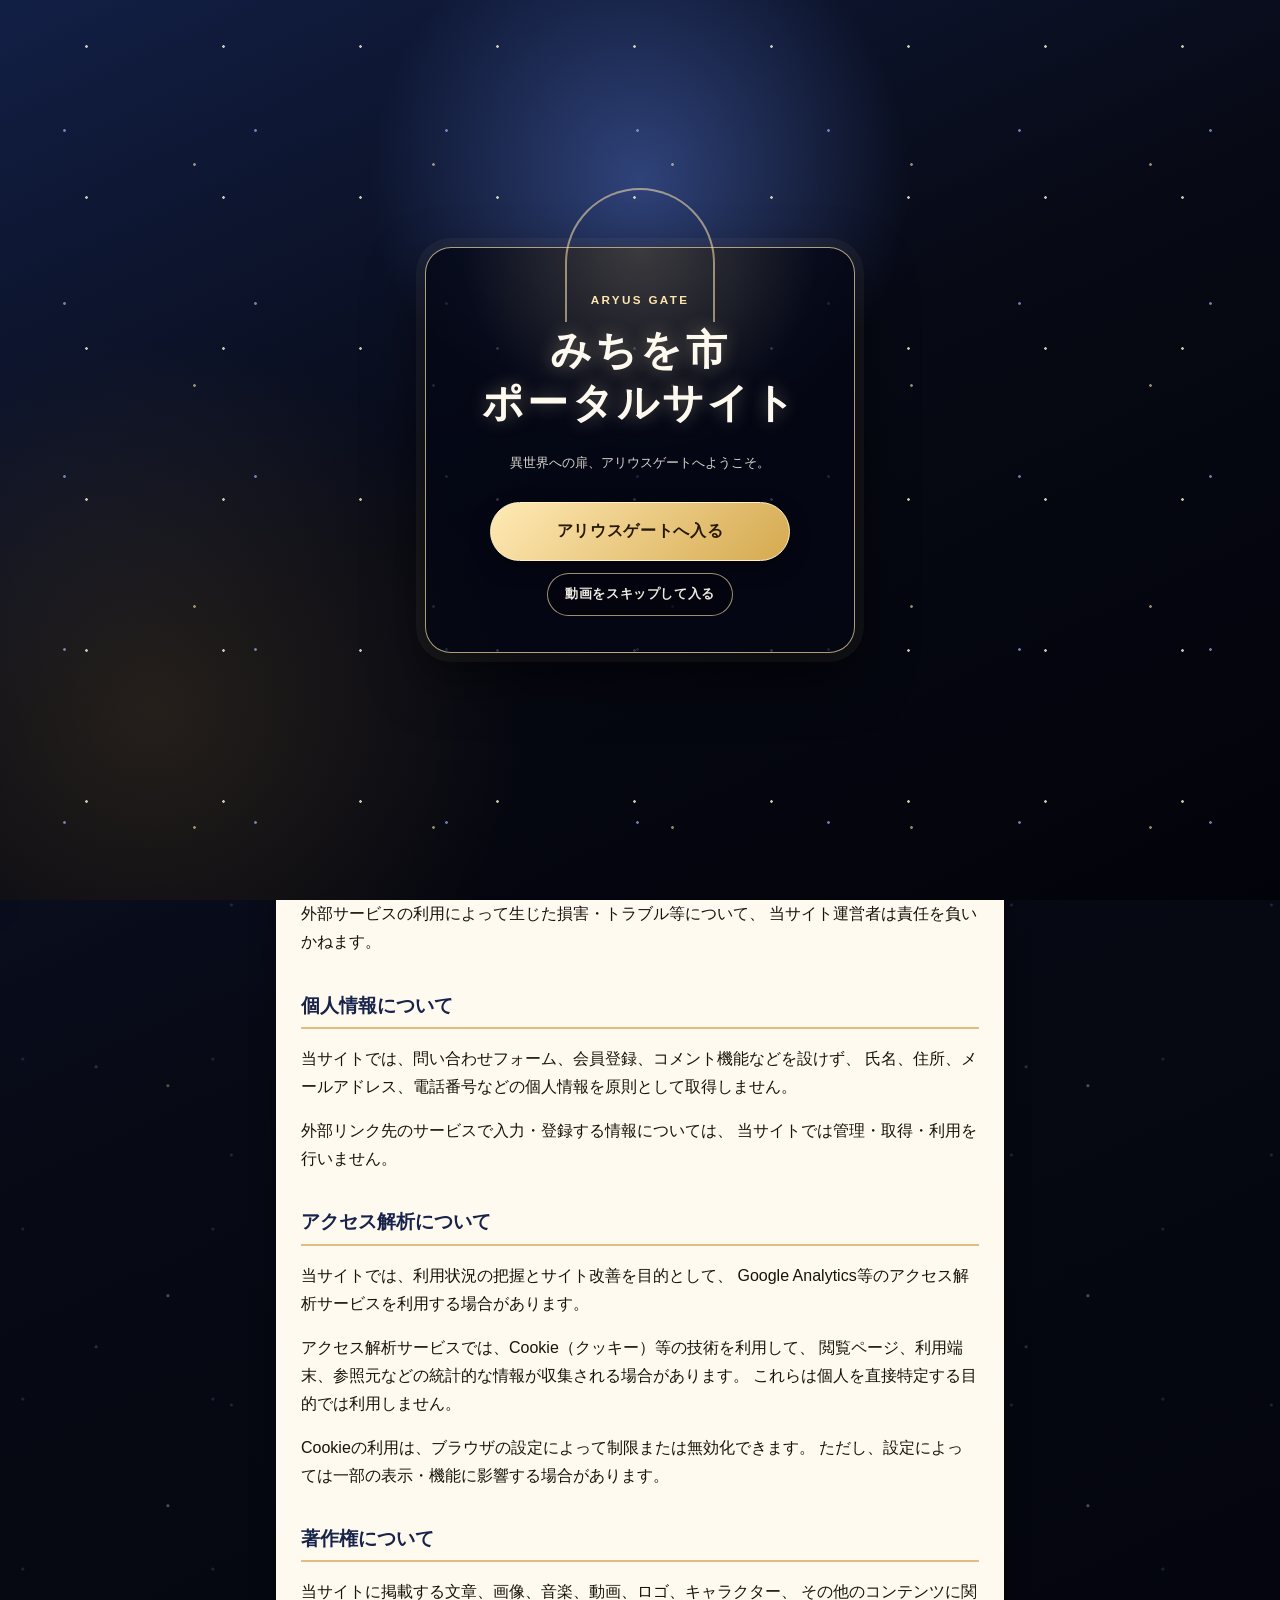
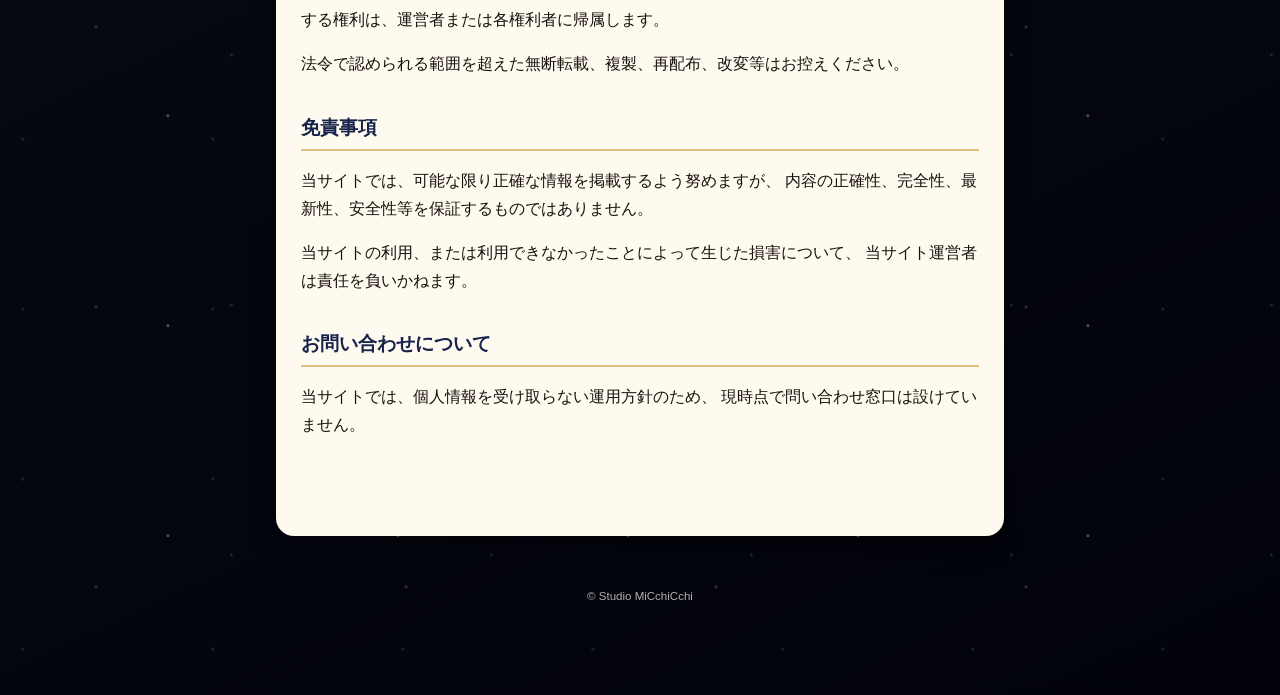
==== commit af0885c2: "TikTokの入口動画スキップを強制更新" ====
--- a/docs/index.html
+++ b/docs/index.html
@@ -143,7 +143,12 @@
   </main>
 
   <div class="ofuse-area">
-    <a data-ofuse-widget-button href="https://ofuse.me/o?uid=227673" data-ofuse-id="227673" data-ofuse-text="推せたら推して!">推せたら推して!</a>
+    <a
+      data-ofuse-widget-button
+      href="https://ofuse.me/o?uid=227673"
+      data-ofuse-id="227673"
+      data-ofuse-text="推せたら推して!"
+    >推せたら推して!</a>
     <script async src="https://ofuse.me/assets/platform/widget.js" charset="utf-8"></script>
   </div>
 
@@ -151,7 +156,8 @@
     <p>© Studio MiCchiCchi</p>
   </footer>
 
-  <script src="assets/js/entrance.js" defer></script>
+  <!-- 更新番号付き。TikTok内ブラウザにも最新の入口スクリプトを読ませる。 -->
+  <script src="assets/js/entrance.js?v=20261117-skip-01" defer></script>
   <script src="assets/js/site.js" defer></script>
   <script src="assets/js/gate.js" defer></script>
 
